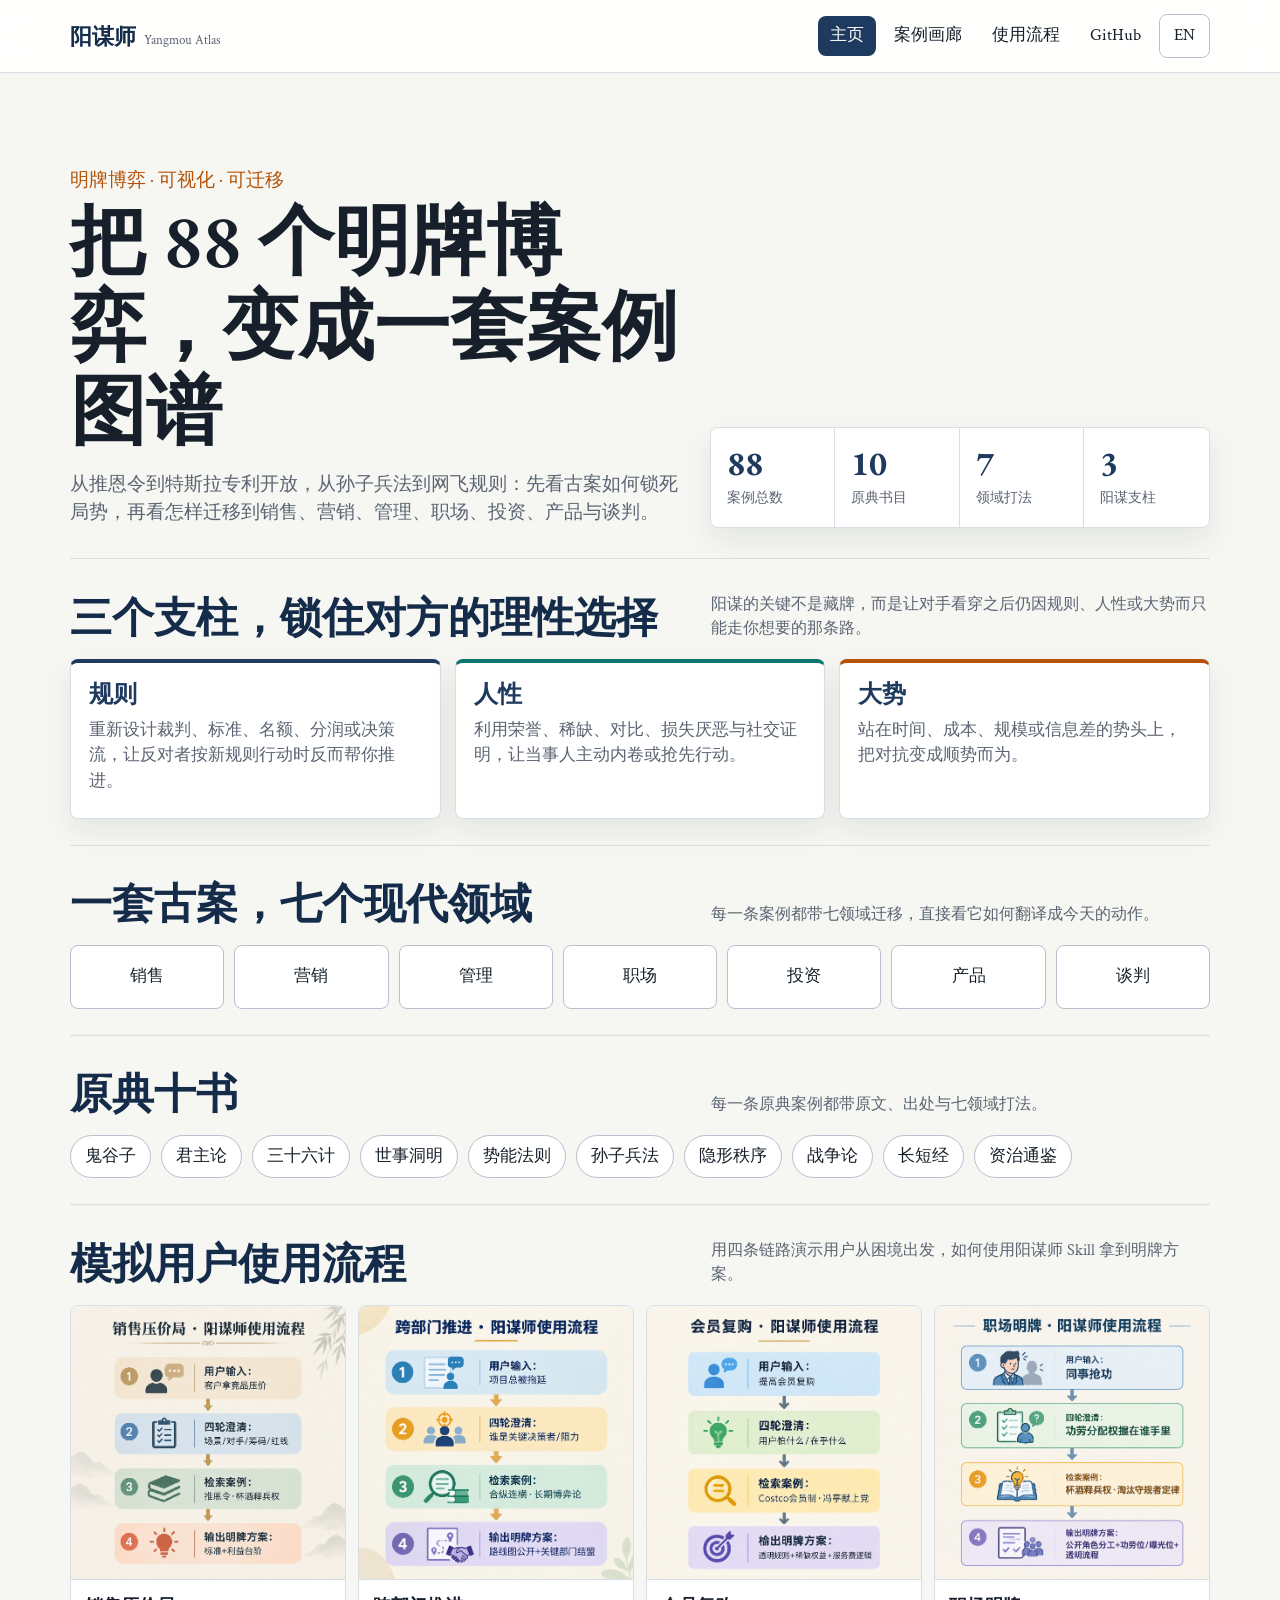
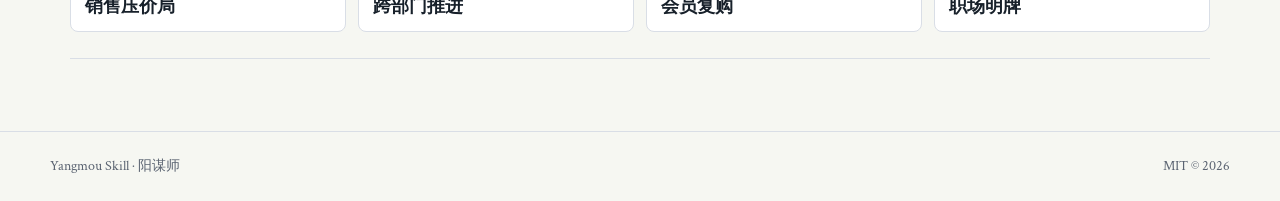
==== docs/index.html @ 41cac181 "deploy docs: docs/index.html" ====
<!DOCTYPE html>
<html lang="zh-CN" data-i18n-title="home_title" data-i18n-description="home_description">
<head>
  <meta charset="UTF-8">
  <meta name="viewport" content="width=device-width, initial-scale=1.0">
  <title>阳谋师 · 明牌案例图谱</title>
  <meta name="description" content="88 条阳谋案例的静态可视化图谱，覆盖历史、原典与商业迁移。">
  <meta name="theme-color" content="#f6f7f2">
  <link rel="preconnect" href="https://fonts.googleapis.com">
  <link rel="preconnect" href="https://fonts.gstatic.com" crossorigin>
  <link href="https://fonts.googleapis.com/css2?family=Crimson+Text:ital,wght@0,400;0,600;1,400&family=EB+Garamond:wght@400;500;600;700&display=swap" rel="stylesheet">
  <link rel="stylesheet" href="assets/site.css">
</head>
<body>
  <header class="site-header">
    <div class="header-inner">
      <a class="brand" href="index.html" aria-label="Yangmou home">
        <span>阳谋师</span>
        <small>Yangmou Atlas</small>
      </a>
      <nav class="nav" aria-label="主导航" data-i18n-aria-label="primary_navigation">
        <a href="index.html" aria-current="page" data-i18n="home">主页</a>
        <a href="gallery.html" data-i18n="gallery">案例画廊</a>
        <a href="flows.html" data-i18n="flows_nav">使用流程</a>
        <a href="https://github.com/whishi47/yangmou-skill" target="_blank" rel="noopener">GitHub</a>
      </nav>
    </div>
  </header>

  <main class="page-main">
    <section class="hero">
      <div>
        <p class="hero-note" data-i18n="hero_note">明牌博弈 · 可视化 · 可迁移</p>
        <h1 data-i18n="hero_title">把 88 个明牌博弈，变成一套案例图谱</h1>
        <p data-i18n="hero_copy">从推恩令到特斯拉专利开放，从孙子兵法到网飞规则：先看古案如何锁死局势，再看怎样迁移到销售、营销、管理、职场、投资、产品与谈判。</p>
      </div>
      <div class="stats" aria-label="案例图谱概览">
        <div class="stat">
          <strong id="stat-cases">88</strong>
          <span data-i18n="case_count">案例总数</span>
        </div>
        <div class="stat">
          <strong id="stat-books">10</strong>
          <span data-i18n="book_count">原典书目</span>
        </div>
        <div class="stat">
          <strong>7</strong>
          <span data-i18n="field_count">领域打法</span>
        </div>
        <div class="stat">
          <strong>3</strong>
          <span data-i18n="pillar_count">阳谋支柱</span>
        </div>
      </div>
    </section>

    <section class="section-band" aria-labelledby="pillar-heading">
      <div class="section-head">
        <h2 id="pillar-heading" data-i18n="pillar_title">三个支柱，锁住对方的理性选择</h2>
        <p data-i18n="pillar_copy">阳谋的关键不是藏牌，而是让对手看穿之后仍因规则、人性或大势而只能走你想要的那条路。</p>
      </div>
      <div class="trio-grid" id="pillar-grid">
        <div class="trio-block">
          <h3 data-i18n="pillar_rule_name">规则</h3>
          <p data-i18n="pillar_rule">重新设计裁判、标准、名额、分润或决策流，让反对者按新规则行动时反而帮你推进。</p>
        </div>
        <div class="trio-block">
          <h3 data-i18n="pillar_human_name">人性</h3>
          <p data-i18n="pillar_human">利用荣誉、稀缺、对比、损失厌恶与社交证明，让当事人主动内卷或抢先行动。</p>
        </div>
        <div class="trio-block">
          <h3 data-i18n="pillar_trend_name">大势</h3>
          <p data-i18n="pillar_trend">站在时间、成本、规模或信息差的势头上，把对抗变成顺势而为。</p>
        </div>
      </div>
    </section>

    <section class="section-band" aria-labelledby="field-heading">
      <div class="section-head">
        <h2 id="field-heading" data-i18n="field_title">一套古案，七个现代领域</h2>
        <p data-i18n="field_copy">每一条案例都带七领域迁移，直接看它如何翻译成今天的动作。</p>
      </div>
      <div class="field-list" id="field-grid">
        <a href="gallery.html?field=销售" data-i18n="field_sales">销售</a>
        <a href="gallery.html?field=营销" data-i18n="field_marketing">营销</a>
        <a href="gallery.html?field=管理" data-i18n="field_management">管理</a>
        <a href="gallery.html?field=职场" data-i18n="field_workplace">职场</a>
        <a href="gallery.html?field=投资" data-i18n="field_investing">投资</a>
        <a href="gallery.html?field=产品" data-i18n="field_product">产品</a>
        <a href="gallery.html?field=谈判" data-i18n="field_negotiation">谈判</a>
      </div>
    </section>

    <section class="section-band" aria-labelledby="book-heading">
      <div class="section-head">
        <h2 id="book-heading" data-i18n="book_title">原典十书</h2>
        <p data-i18n="book_copy">每一条原典案例都带原文、出处与七领域打法。</p>
      </div>
      <div class="book-list" id="book-list"></div>
    </section>

    <section class="section-band" aria-labelledby="flow-heading">
      <div class="section-head">
        <h2 id="flow-heading" data-i18n="flow_heading">模拟用户使用流程</h2>
        <p data-i18n="flow_copy">用四条链路演示用户从困境出发，如何使用阳谋师 Skill 拿到明牌方案。</p>
      </div>
      <div class="flow-preview-grid">
        <a href="flows.html#sales-price">
          <img src="images/flows/sales-price.png" alt="销售压价局流程图" data-i18n-alt="flow_sales_price" loading="lazy">
          <span data-i18n="flow_sales_price">销售压价局</span>
        </a>
        <a href="flows.html#cross-department">
          <img src="images/flows/cross-department.png" alt="跨部门推进流程图" data-i18n-alt="flow_cross_department" loading="lazy">
          <span data-i18n="flow_cross_department">跨部门推进</span>
        </a>
        <a href="flows.html#member-retention">
          <img src="images/flows/member-retention.png" alt="会员复购流程图" data-i18n-alt="flow_member_retention" loading="lazy">
          <span data-i18n="flow_member_retention">会员复购</span>
        </a>
        <a href="flows.html#workplace-recognition">
          <img src="images/flows/workplace-recognition.png" alt="职场明牌流程图" data-i18n-alt="flow_workplace_recognition" loading="lazy">
          <span data-i18n="flow_workplace_recognition">职场明牌</span>
        </a>
      </div>
    </section>
  </main>

  <footer class="footer">
    <div class="footer-inner">
      <span>Yangmou Skill · 阳谋师</span>
      <span data-i18n="footer_note">MIT © 2026</span>
    </div>
  </footer>

  <script src="assets/cases-data.js"></script>
  <script src="assets/cases.js"></script>
  <script src="assets/home.js"></script>
</body>
</html>
---- docs/assets/site.css ----
:root {
  --paper: #f6f7f2;
  --surface: #ffffff;
  --ink: #17202a;
  --muted: #5b6472;
  --line: #d9dee6;
  --line-strong: #b7c0cd;
  --primary: #1e3a5f;
  --primary-deep: #142b4a;
  --accent: #b45309;
  --accent-soft: #fbe7cd;
  --green: #0f766e;
  --rose: #9f1239;
  --shadow: 0 12px 30px rgba(15, 23, 42, 0.08);
  --radius: 8px;
}

* {
  box-sizing: border-box;
}

html {
  scroll-behavior: smooth;
  scroll-padding-top: 96px;
}

body {
  margin: 0;
  background: var(--paper);
  color: var(--ink);
  font-family: "Crimson Text", "Songti SC", "STSong", Georgia, "Times New Roman", serif;
  font-size: 17px;
  line-height: 1.5;
}

h1, h2, h3, h4 {
  font-family: "EB Garamond", "Songti SC", "STSong", Georgia, serif;
  font-weight: 600;
  line-height: 1.12;
  letter-spacing: 0;
  margin: 0;
}

p {
  margin: 0;
}

a {
  color: var(--primary);
  text-decoration-thickness: 1px;
  text-underline-offset: 3px;
}

a:hover {
  color: var(--accent);
}

button, input, select {
  font: inherit;
}

button, summary, select {
  cursor: pointer;
}

:focus-visible {
  outline: 3px solid var(--accent);
  outline-offset: 2px;
}

.site-header {
  position: sticky;
  top: 0;
  z-index: 10;
  background: rgba(255, 255, 255, 0.92);
  border-bottom: 1px solid var(--line);
  backdrop-filter: blur(12px);
}

.header-inner {
  max-width: 1180px;
  margin: 0 auto;
  padding: 14px 20px;
  display: flex;
  align-items: center;
  justify-content: space-between;
  gap: 16px;
}

.brand {
  display: inline-flex;
  align-items: baseline;
  gap: 8px;
  font-family: "EB Garamond", "Songti SC", Georgia, serif;
  font-size: 22px;
  font-weight: 700;
  color: var(--primary-deep);
  text-decoration: none;
}

.brand small {
  color: var(--muted);
  font-family: "Crimson Text", "Songti SC", serif;
  font-size: 13px;
  font-weight: 400;
}

.nav {
  display: flex;
  align-items: center;
  gap: 6px;
}

.nav a {
  display: inline-flex;
  min-height: 40px;
  align-items: center;
  padding: 6px 12px;
  border-radius: var(--radius);
  color: var(--ink);
  text-decoration: none;
}

.nav a[aria-current="page"] {
  background: var(--primary);
  color: #fff;
}

.page-main {
  max-width: 1180px;
  margin: 0 auto;
  padding: 24px 20px 72px;
}

.hero {
  display: grid;
  grid-template-columns: minmax(0, 1.1fr) minmax(300px, 0.9fr);
  gap: 28px;
  align-items: end;
  padding: 34px 0 30px;
  border-bottom: 1px solid var(--line);
}

.hero h1 {
  max-width: 720px;
  font-size: clamp(38px, 7vw, 76px);
}

.hero p {
  max-width: 640px;
  margin-top: 18px;
  color: var(--muted);
  font-size: 19px;
}

.hero .hero-note {
  padding: 18px 0 2px;
  color: var(--accent);
}

.stats {
  display: grid;
  grid-template-columns: repeat(4, 1fr);
  border: 1px solid var(--line);
  border-radius: var(--radius);
  background: var(--surface);
  box-shadow: var(--shadow);
  overflow: hidden;
}

.stat {
  padding: 18px 16px;
  border-right: 1px solid var(--line);
}

.stat:last-child {
  border-right: 0;
}

.stat strong {
  display: block;
  font-family: "EB Garamond", "Songti SC", Georgia, serif;
  font-size: 34px;
  line-height: 1;
  color: var(--primary);
}

.stat span {
  display: block;
  margin-top: 8px;
  color: var(--muted);
  font-size: 14px;
}

input, select {
  min-height: 44px;
  padding: 9px 12px;
  border: 1px solid var(--line-strong);
  border-radius: var(--radius);
  background: #fff;
  color: var(--ink);
}

input:focus, select:focus {
  border-color: var(--primary);
}

button, .pill-button {
  min-height: 44px;
  padding: 8px 14px;
  border: 1px solid var(--line-strong);
  border-radius: var(--radius);
  background: var(--surface);
  color: var(--ink);
  transition: background 160ms ease, border-color 160ms ease, color 160ms ease;
}

button.primary, .pill-button.active, .chip.active {
  background: var(--primary);
  border-color: var(--primary);
  color: #fff;
}

button:hover, .pill-button:hover {
  border-color: var(--accent);
  color: var(--accent);
}

.result-list {
  display: grid;
  gap: 14px;
  margin-top: 18px;
}

.result-card {
  display: grid;
  grid-template-columns: auto 1fr;
  gap: 14px;
  padding: 16px;
  border: 1px solid var(--line);
  border-left: 4px solid var(--primary);
  border-radius: var(--radius);
  background: var(--surface);
}

.result-card .rank {
  width: 44px;
  height: 44px;
  display: grid;
  place-items: center;
  border-radius: 50%;
  background: var(--primary);
  color: #fff;
  font-family: "EB Garamond", Georgia, serif;
  font-weight: 700;
}

.result-card h3 {
  font-size: 22px;
}

.result-card .meta {
  color: var(--muted);
  font-size: 14px;
}

.result-card p {
  margin-top: 8px;
}

.filter-grid {
  display: grid;
  grid-template-columns: repeat(4, minmax(0, 1fr));
  gap: 12px;
  padding: 16px 0;
}

.filter-field label {
  display: block;
  margin-bottom: 6px;
  color: var(--muted);
  font-size: 13px;
}

.filter-field select {
  width: 100%;
}

.chip-row {
  display: flex;
  flex-wrap: wrap;
  gap: 8px;
  padding: 0 0 14px;
}

.chip {
  min-height: 38px;
  padding: 6px 12px;
  border: 1px solid var(--line-strong);
  border-radius: 999px;
  background: var(--surface);
  color: var(--ink);
}

.chip.active {
  background: var(--primary);
  border-color: var(--primary);
  color: #fff;
}

.gallery-meta {
  color: var(--muted);
  font-size: 14px;
  margin-top: 8px;
}

.case-grid {
  display: grid;
  grid-template-columns: repeat(2, minmax(0, 1fr));
  gap: 16px;
  margin-top: 18px;
}

.case-card {
  border: 1px solid var(--line);
  border-radius: var(--radius);
  background: var(--surface);
  box-shadow: var(--shadow);
  overflow: hidden;
  scroll-margin-top: 96px;
}

.case-card-summary {
  display: block;
  padding: 18px 18px 16px;
}

.case-card-summary::-webkit-details-marker {
  display: none;
}

.case-kicker {
  display: flex;
  flex-wrap: wrap;
  gap: 8px;
  align-items: center;
  color: var(--muted);
  font-size: 13px;
  margin-bottom: 8px;
}

.case-kicker .type {
  padding: 2px 8px;
  border: 1px solid var(--line-strong);
  border-radius: 999px;
  background: var(--paper);
}

.case-card h3 {
  font-size: 27px;
}

.case-card .summary {
  margin-top: 10px;
}

.pillar-row {
  display: flex;
  flex-wrap: wrap;
  gap: 6px;
  margin-top: 12px;
}

.pill {
  padding: 3px 9px;
  border-radius: 999px;
  font-size: 13px;
  background: var(--primary);
  color: #fff;
}

.pill.green {
  background: var(--green);
}

.pill.accent {
  background: var(--accent);
}

.tag-row {
  display: flex;
  flex-wrap: wrap;
  gap: 6px;
  margin-top: 12px;
  color: var(--muted);
  font-size: 13px;
}

.details-body {
  border-top: 1px solid var(--line);
  padding: 18px;
  background: #fbfcf9;
}

.detail-block {
  margin-top: 12px;
  padding-top: 12px;
  border-top: 1px dashed var(--line-strong);
}

.detail-block h4 {
  font-size: 15px;
  color: var(--primary);
  margin-bottom: 6px;
}

.field-grid {
  display: grid;
  grid-template-columns: repeat(2, minmax(0, 1fr));
  gap: 12px;
  margin-top: 10px;
}

.field-box {
  padding: 10px;
  border: 1px solid var(--line);
  border-radius: var(--radius);
  background: var(--surface);
}

.field-box h5 {
  margin: 0 0 6px;
  color: var(--accent);
  font-size: 13px;
}

.empty-state {
  grid-column: 1 / -1;
  padding: 40px 20px;
  text-align: center;
  border: 1px dashed var(--line-strong);
  border-radius: var(--radius);
  color: var(--muted);
}

.footer {
  border-top: 1px solid var(--line);
  padding: 24px 20px;
  color: var(--muted);
  font-size: 14px;
}

.footer-inner {
  max-width: 1180px;
  margin: 0 auto;
  display: flex;
  justify-content: space-between;
  gap: 12px;
  flex-wrap: wrap;
}

@media (max-width: 900px) {
  .hero {
    grid-template-columns: 1fr;
  }
  .filter-grid {
    grid-template-columns: repeat(2, minmax(0, 1fr));
  }
  .case-grid {
    grid-template-columns: 1fr;
  }
}

@media (max-width: 560px) {
  body {
    font-size: 16px;
  }
  .header-inner {
    flex-wrap: wrap;
  }
  .nav {
    width: 100%;
    justify-content: flex-end;
  }
  .stats {
    grid-template-columns: repeat(2, 1fr);
  }
  .stat:nth-child(2) {
    border-right: 0;
  }
  .stat:nth-child(-n+2) {
    border-bottom: 1px solid var(--line);
  }
  .filter-grid {
    grid-template-columns: 1fr;
  }
  .field-grid {
    grid-template-columns: 1fr;
  }
}

@media (prefers-reduced-motion: reduce) {
  html {
    scroll-behavior: auto;
  }
  *,
  *::before,
  *::after {
    transition-duration: 0.01ms !important;
    animation-duration: 0.01ms !important;
  }
}

.section-band {
  padding: 34px 0 26px;
  border-bottom: 1px solid var(--line);
}

.section-head {
  display: grid;
  grid-template-columns: minmax(0, 1fr) minmax(280px, 0.8fr);
  gap: 18px;
  align-items: end;
  margin-bottom: 18px;
}

.section-head h2 {
  font-size: clamp(28px, 4vw, 42px);
  color: var(--primary-deep);
}

.section-head p {
  color: var(--muted);
  font-size: 16px;
}

.trio-grid {
  display: grid;
  grid-template-columns: repeat(3, minmax(0, 1fr));
  gap: 14px;
}

.trio-block {
  min-height: 160px;
  padding: 18px;
  border: 1px solid var(--line);
  border-top: 4px solid var(--primary);
  border-radius: var(--radius);
  background: var(--surface);
  box-shadow: var(--shadow);
}

.trio-block:nth-child(2) {
  border-top-color: var(--green);
}

.trio-block:nth-child(3) {
  border-top-color: var(--accent);
}

.trio-block h3 {
  margin-bottom: 10px;
  font-size: 24px;
  color: var(--primary);
}

.trio-block p {
  color: var(--muted);
}

.field-list {
  display: grid;
  grid-template-columns: repeat(7, minmax(0, 1fr));
  gap: 10px;
}

.field-list a {
  min-height: 64px;
  display: grid;
  place-items: center;
  padding: 10px;
  border: 1px solid var(--line-strong);
  border-radius: var(--radius);
  background: var(--surface);
  color: var(--ink);
  text-decoration: none;
  transition: background 160ms ease, border-color 160ms ease, color 160ms ease;
}

.field-list a:hover {
  border-color: var(--accent);
  color: var(--accent);
  background: var(--accent-soft);
}

.book-list {
  display: flex;
  flex-wrap: wrap;
  gap: 10px;
}

.book-link {
  display: inline-flex;
  min-height: 42px;
  align-items: center;
  padding: 8px 14px;
  border: 1px solid var(--line-strong);
  border-radius: 999px;
  background: var(--surface);
  color: var(--ink);
  text-decoration: none;
}

.book-link:hover {
  border-color: var(--primary);
  color: var(--primary);
}

.gallery-intro {
  display: grid;
  grid-template-columns: minmax(0, 1fr);
  padding: 26px 0 22px;
  border-bottom: 1px solid var(--line);
}

.gallery-intro h1 {
  font-size: clamp(40px, 7vw, 68px);
  color: var(--primary-deep);
}

.gallery-intro p {
  max-width: 680px;
  margin-top: 12px;
  color: var(--muted);
  font-size: 18px;
}

.case-card[open] .case-card-summary {
  border-bottom: 1px solid var(--line);
}

.case-card-summary {
  cursor: pointer;
}

.details-body blockquote {
  margin: 10px 0 0;
  padding: 12px 14px;
  border-left: 3px solid var(--accent);
  background: var(--accent-soft);
  color: var(--ink);
  font-style: italic;
}

.source-link {
  margin-top: 14px;
  padding-top: 12px;
  border-top: 1px dashed var(--line-strong);
  font-size: 14px;
  overflow-wrap: anywhere;
}

.tag-sep {
  margin: 0 2px;
  color: var(--line-strong);
}

.flow-preview-grid {
  display: grid;
  grid-template-columns: repeat(4, minmax(0, 1fr));
  gap: 12px;
}

.flow-preview-grid a {
  display: block;
  overflow: hidden;
  border: 1px solid var(--line);
  border-radius: var(--radius);
  background: var(--surface);
  color: var(--ink);
  text-decoration: none;
}

.flow-preview-grid img {
  display: block;
  width: 100%;
  aspect-ratio: 1 / 1;
  object-fit: cover;
  border-bottom: 1px solid var(--line);
}

.flow-preview-grid span {
  display: block;
  padding: 12px 14px;
  font-family: "EB Garamond", "Songti SC", Georgia, serif;
  font-size: 18px;
  font-weight: 600;
}

.flows-intro {
  padding: 26px 0 22px;
  border-bottom: 1px solid var(--line);
}

.flows-intro h1 {
  font-size: clamp(40px, 7vw, 68px);
  color: var(--primary-deep);
}

.flows-intro p {
  max-width: 720px;
  margin-top: 12px;
  color: var(--muted);
  font-size: 18px;
}

.flow-grid {
  display: grid;
  gap: 18px;
  padding-top: 22px;
}

.flow-card {
  display: grid;
  grid-template-columns: minmax(280px, 0.85fr) 1.15fr;
  gap: 20px;
  overflow: hidden;
  border: 1px solid var(--line);
  border-radius: var(--radius);
  background: var(--surface);
  box-shadow: var(--shadow);
  scroll-margin-top: 96px;
}

.flow-media {
  min-height: 100%;
}

.flow-media img {
  display: block;
  width: 100%;
  height: 100%;
  object-fit: cover;
}

.flow-body {
  padding: 20px 22px 22px;
}

.flow-kicker {
  margin-bottom: 6px;
  color: var(--accent);
  font-size: 14px;
}

.flow-card h2 {
  font-size: clamp(28px, 3vw, 40px);
  color: var(--primary-deep);
}

.flow-subtitle {
  margin-top: 8px;
  color: var(--muted);
  font-size: 17px;
}

.flow-cases {
  display: flex;
  flex-wrap: wrap;
  gap: 8px;
  margin-top: 12px;
}

.flow-case {
  padding: 3px 9px;
  border: 1px solid var(--line-strong);
  border-radius: 999px;
  background: var(--paper);
  color: var(--primary);
  font-size: 13px;
}

.flow-steps {
  display: grid;
  gap: 12px;
  margin: 18px 0 0;
  padding: 0;
  list-style: none;
}

.flow-step {
  display: grid;
  grid-template-columns: 86px 1fr;
  gap: 12px;
  padding: 12px;
  border: 1px solid var(--line);
  border-left: 3px solid var(--primary);
  border-radius: var(--radius);
  background: #fff;
}

.flow-step-label {
  color: var(--primary);
  font-weight: 600;
}

.flow-step p {
  margin: 0;
}

.flow-output {
  margin-top: 14px;
  padding-top: 14px;
  border-top: 1px dashed var(--line-strong);
}

.flow-output h3 {
  margin-bottom: 6px;
  color: var(--accent);
  font-size: 15px;
}

@media (max-width: 900px) {
  .section-head {
    grid-template-columns: 1fr;
    align-items: start;
  }
  .trio-grid {
    grid-template-columns: 1fr;
  }
  .field-list {
    grid-template-columns: repeat(4, minmax(0, 1fr));
  }
  .flow-preview-grid {
    grid-template-columns: repeat(2, minmax(0, 1fr));
  }
  .flow-card {
    grid-template-columns: 1fr;
  }
  .flow-media img {
    max-height: 420px;
  }
}

@media (max-width: 560px) {
  .field-list {
    grid-template-columns: repeat(2, minmax(0, 1fr));
  }
  .gallery-intro p {
    font-size: 16px;
  }
  .flow-preview-grid {
    grid-template-columns: 1fr;
  }
  .flow-step {
    grid-template-columns: 1fr;
    gap: 6px;
  }
  .flows-intro p {
    font-size: 16px;
  }
}
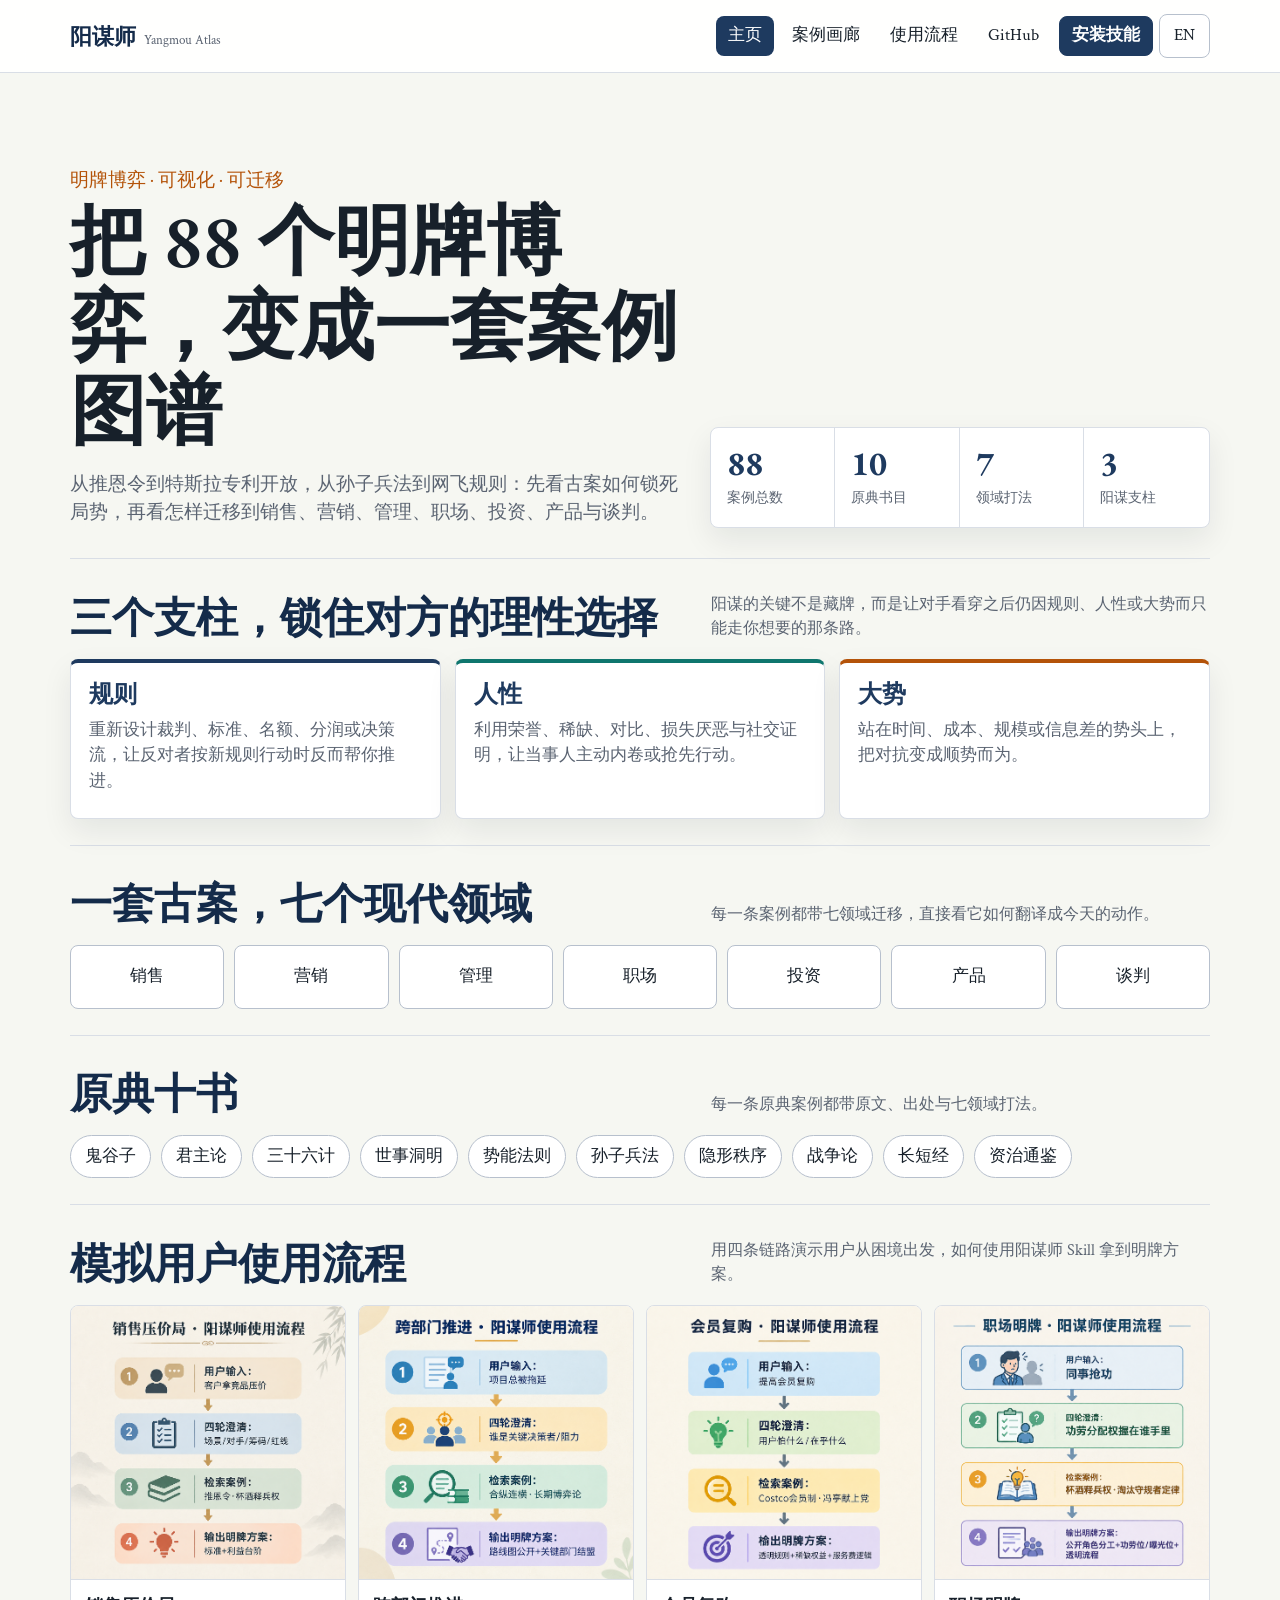
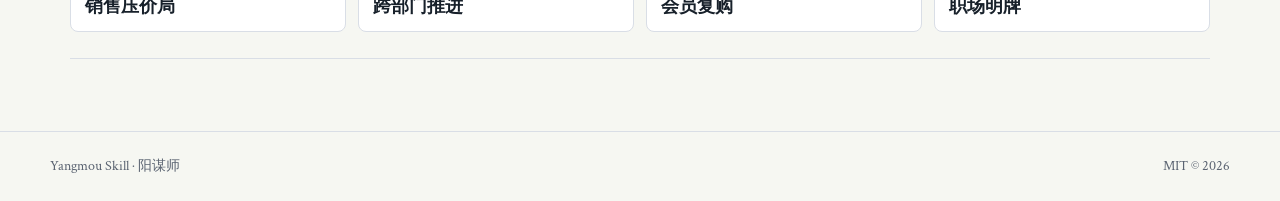
==== commit ecb66333: "feat: add install page and English workflow diagrams" ====
--- a/docs/index.html
+++ b/docs/index.html
@@ -23,6 +23,7 @@
         <a href="gallery.html" data-i18n="gallery">案例画廊</a>
         <a href="flows.html" data-i18n="flows_nav">使用流程</a>
         <a href="https://github.com/whishi47/yangmou-skill" target="_blank" rel="noopener">GitHub</a>
+        <a class="install-link" href="install.html" data-i18n="install_skill">安装技能</a>
       </nav>
     </div>
   </header>
--- a/docs/assets/site.css
+++ b/docs/assets/site.css
@@ -126,6 +126,25 @@
   color: #fff;
 }
 
+.nav .install-link {
+  margin-left: 2px;
+  background: var(--primary);
+  border: 1px solid var(--primary);
+  color: #fff;
+  font-weight: 600;
+  order: 5;
+}
+
+.nav .install-link:hover {
+  background: var(--accent);
+  border-color: var(--accent);
+  color: #fff;
+}
+
+.nav .lang-toggle {
+  order: 6;
+}
+
 .page-main {
   max-width: 1180px;
   margin: 0 auto;
@@ -426,6 +445,76 @@
   border: 1px solid var(--line);
   border-radius: var(--radius);
   background: var(--surface);
+}
+
+.install-page .install-intro {
+  padding: 42px 0 26px;
+  border-bottom: 1px solid var(--line);
+}
+
+.install-page .install-intro h1 {
+  max-width: 720px;
+  font-size: clamp(34px, 5vw, 58px);
+}
+
+.install-page .install-intro p {
+  max-width: 680px;
+  margin-top: 16px;
+  color: var(--muted);
+  font-size: 19px;
+}
+
+.command-panel {
+  margin-top: 28px;
+  border: 1px solid var(--line-strong);
+  border-radius: var(--radius);
+  background: var(--surface);
+  box-shadow: var(--shadow);
+  overflow: hidden;
+}
+
+.command-bar {
+  display: flex;
+  align-items: center;
+  justify-content: space-between;
+  gap: 10px;
+  padding: 10px 14px;
+  border-bottom: 1px solid var(--line);
+  background: #eef0ea;
+  color: var(--muted);
+  font-size: 14px;
+}
+
+.copy-button {
+  min-height: 32px;
+  padding: 5px 10px;
+  border: 0;
+  background: transparent;
+  color: var(--primary);
+  font-weight: 700;
+}
+
+.copy-button:hover {
+  color: var(--accent);
+}
+
+#install-command {
+  margin: 0;
+  padding: 18px 16px;
+  overflow-x: auto;
+  background: #10151c;
+  color: #f4f1e8;
+  font-family: "SFMono-Regular", Consolas, "Liberation Mono", Menlo, monospace;
+  font-size: 14px;
+  line-height: 1.7;
+  white-space: pre-wrap;
+  word-break: break-word;
+}
+
+.secondary-note {
+  padding: 14px 16px 18px;
+  color: var(--muted);
+  font-size: 14px;
 }
 
 .field-box h5 {
